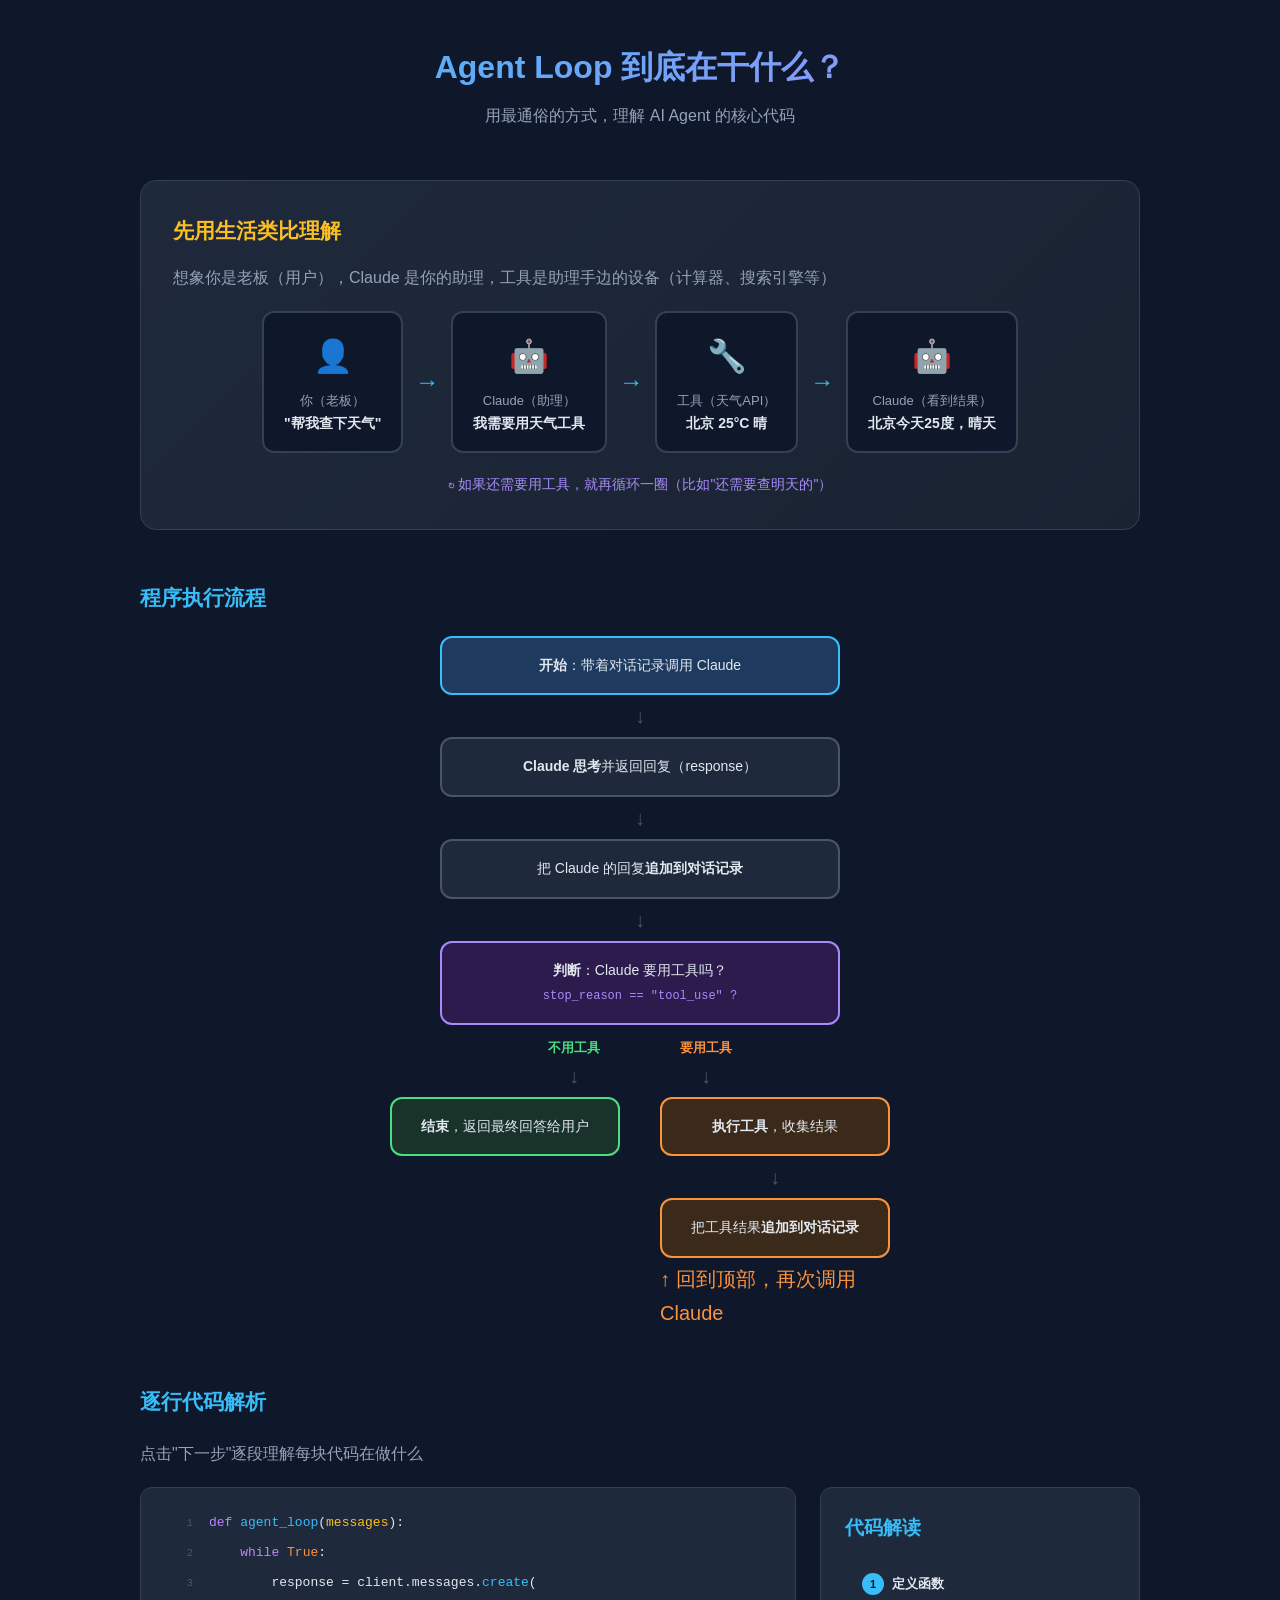
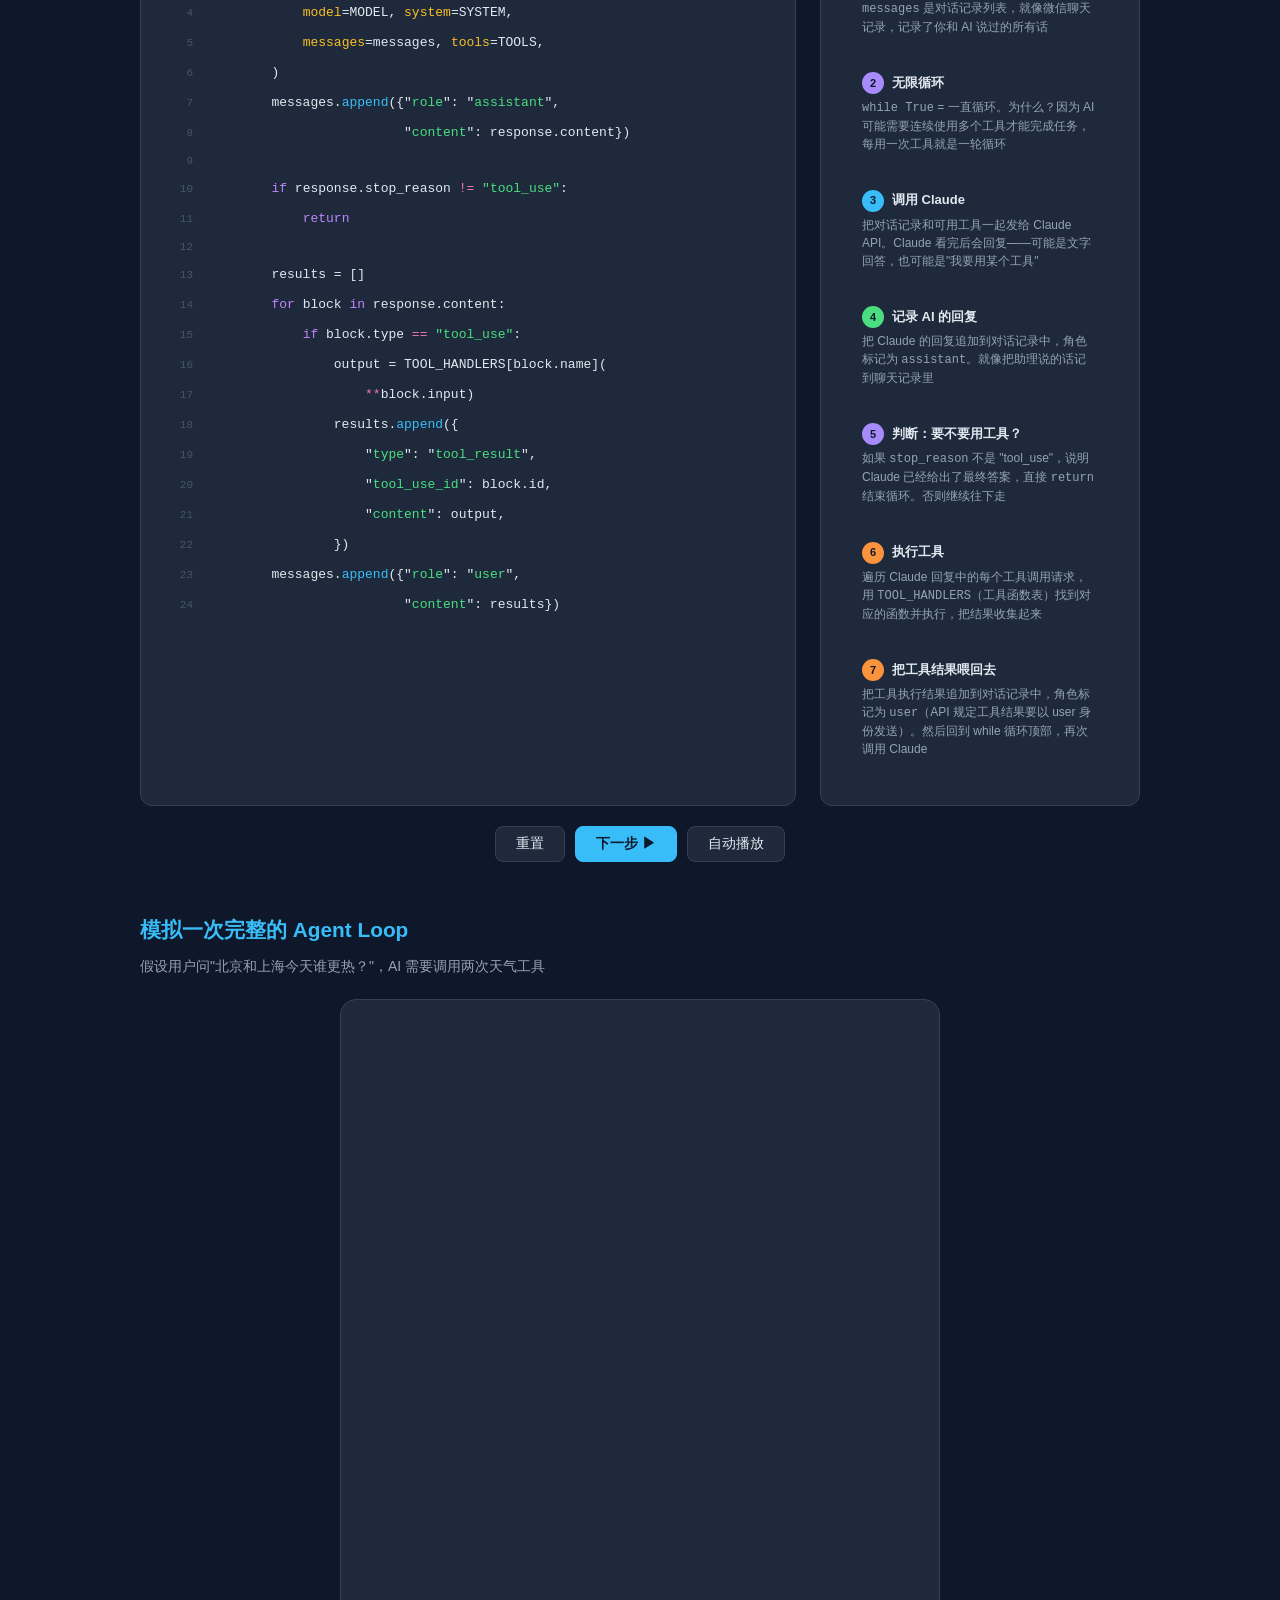
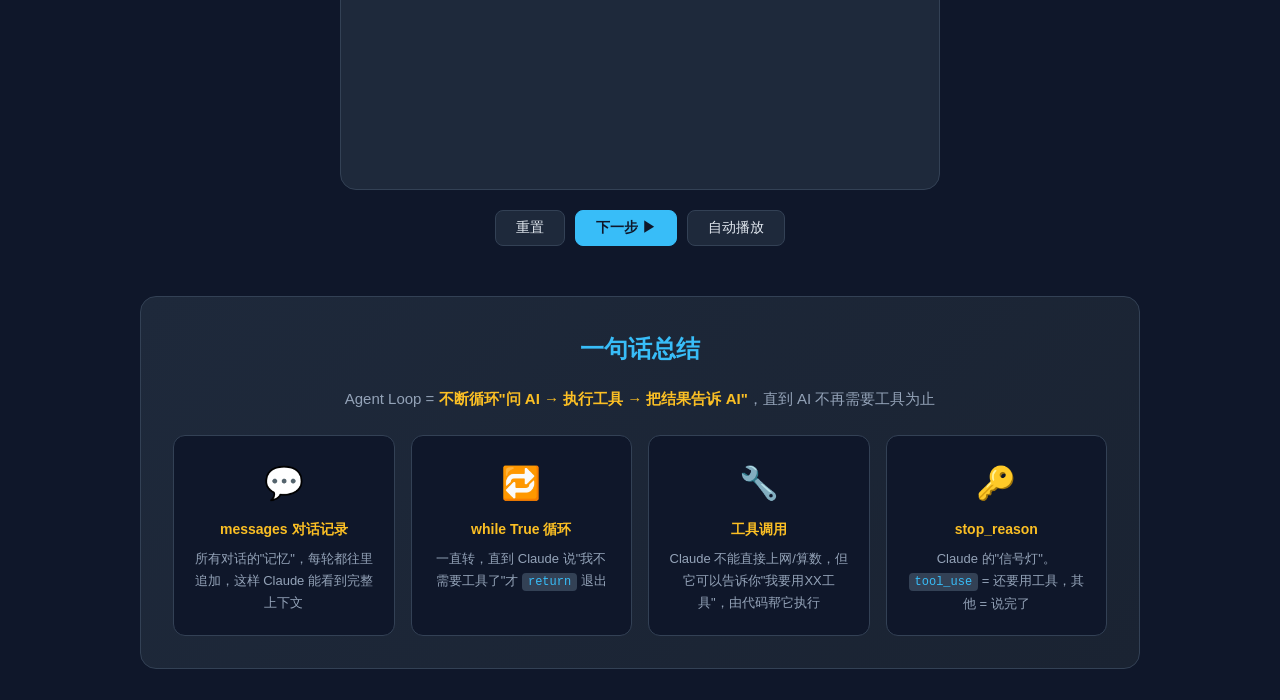
==== python-basics/agent-loop-explained.html @ afe971a0 "Initial commit: Python basics learning site 7 lesson HTML pages with interactive code explanations, " ====
<!DOCTYPE html>
<html lang="zh-CN">
<head>
<meta charset="UTF-8">
<meta name="viewport" content="width=device-width, initial-scale=1.0">
<title>Agent Loop 代码解析</title>
<style>
  * { margin: 0; padding: 0; box-sizing: border-box; }
  body {
    font-family: -apple-system, "PingFang SC", "Microsoft YaHei", sans-serif;
    background: #0f172a;
    color: #e2e8f0;
    padding: 40px 20px;
    line-height: 1.7;
  }
  .container { max-width: 1000px; margin: 0 auto; }

  h1 {
    text-align: center;
    font-size: 2em;
    margin-bottom: 8px;
    background: linear-gradient(135deg, #38bdf8, #a78bfa);
    -webkit-background-clip: text;
    -webkit-text-fill-color: transparent;
  }
  .subtitle { text-align: center; color: #94a3b8; margin-bottom: 50px; }

  /* === Analogy Section === */
  .analogy {
    background: linear-gradient(135deg, #1e293b, #1a2332);
    border: 1px solid #334155;
    border-radius: 16px;
    padding: 32px;
    margin-bottom: 50px;
  }
  .analogy h2 { color: #fbbf24; margin-bottom: 16px; font-size: 1.3em; }
  .analogy-flow {
    display: flex;
    align-items: center;
    justify-content: center;
    gap: 12px;
    flex-wrap: wrap;
    margin: 20px 0;
  }
  .analogy-step {
    background: #0f172a;
    border: 2px solid #334155;
    border-radius: 12px;
    padding: 16px 20px;
    text-align: center;
    min-width: 140px;
  }
  .analogy-step .emoji { font-size: 32px; margin-bottom: 6px; }
  .analogy-step .label { font-size: 13px; color: #94a3b8; }
  .analogy-step .desc { font-size: 14px; color: #e2e8f0; font-weight: 600; }
  .analogy-arrow { color: #38bdf8; font-size: 24px; }
  .analogy-loop-arrow {
    display: block;
    text-align: center;
    color: #a78bfa;
    font-size: 14px;
    margin-top: 12px;
  }

  /* === Flow Diagram === */
  .flow-section { margin-bottom: 50px; }
  .flow-section h2 { color: #38bdf8; margin-bottom: 20px; font-size: 1.3em; }

  .flowchart {
    display: flex;
    flex-direction: column;
    align-items: center;
    gap: 0;
  }
  .flow-node {
    border-radius: 12px;
    padding: 16px 28px;
    text-align: center;
    font-size: 14px;
    position: relative;
    cursor: pointer;
    transition: all 0.3s;
    max-width: 400px;
    width: 100%;
  }
  .flow-node:hover { transform: scale(1.03); }
  .flow-node.active { box-shadow: 0 0 20px rgba(56, 189, 248, 0.3); }

  .flow-start { background: #1e3a5f; border: 2px solid #38bdf8; }
  .flow-process { background: #1e293b; border: 2px solid #475569; }
  .flow-decision { background: #2d1b4e; border: 2px solid #a78bfa; border-radius: 12px; }
  .flow-end { background: #1a332a; border: 2px solid #4ade80; }
  .flow-loop { background: #3b2a1a; border: 2px solid #fb923c; }

  .flow-arrow {
    display: flex;
    flex-direction: column;
    align-items: center;
    color: #475569;
    font-size: 20px;
    padding: 4px 0;
  }
  .flow-arrow .arrow-label {
    font-size: 11px;
    color: #94a3b8;
    margin-bottom: 2px;
  }

  .flow-branch {
    display: flex;
    align-items: flex-start;
    gap: 40px;
    width: 100%;
    max-width: 500px;
    justify-content: center;
  }
  .flow-branch-label {
    font-size: 12px;
    color: #94a3b8;
    text-align: center;
    margin-bottom: 4px;
  }

  /* === Code walkthrough === */
  .walkthrough { margin-bottom: 50px; }
  .walkthrough h2 { color: #38bdf8; margin-bottom: 20px; font-size: 1.3em; }

  .code-container {
    display: flex;
    gap: 24px;
  }
  @media (max-width: 768px) { .code-container { flex-direction: column; } }

  .code-block {
    flex: 1;
    background: #1e293b;
    border-radius: 12px;
    padding: 20px;
    font-family: "Fira Code", "SF Mono", Menlo, monospace;
    font-size: 13px;
    line-height: 2;
    border: 1px solid #334155;
    overflow-x: auto;
  }
  .code-line {
    display: flex;
    align-items: center;
    padding: 2px 8px;
    border-radius: 6px;
    transition: all 0.3s;
    cursor: pointer;
  }
  .code-line:hover { background: #334155; }
  .code-line.active { background: #1e3a5f; box-shadow: inset 3px 0 0 #38bdf8; }
  .code-line.active-green { background: #1a332a; box-shadow: inset 3px 0 0 #4ade80; }
  .code-line.active-purple { background: #2d1b4e; box-shadow: inset 3px 0 0 #a78bfa; }
  .code-line.active-orange { background: #3b2a1a; box-shadow: inset 3px 0 0 #fb923c; }

  .line-num {
    color: #475569;
    width: 24px;
    text-align: right;
    margin-right: 16px;
    font-size: 11px;
    flex-shrink: 0;
  }
  .line-content { flex: 1; white-space: pre; }

  .kw { color: #c084fc; }
  .fn { color: #38bdf8; }
  .str { color: #4ade80; }
  .num { color: #fb923c; }
  .cmt { color: #475569; font-style: italic; }
  .op { color: #f472b6; }
  .var { color: #e2e8f0; }
  .param { color: #fbbf24; }

  /* Explanation panel */
  .explain-panel {
    flex: 0 0 320px;
    background: #1e293b;
    border-radius: 12px;
    padding: 24px;
    border: 1px solid #334155;
  }
  .explain-panel h3 { color: #38bdf8; margin-bottom: 16px; }

  .step-card {
    padding: 12px 16px;
    border-radius: 10px;
    margin-bottom: 10px;
    border: 1px solid transparent;
    transition: all 0.3s;
    cursor: pointer;
    font-size: 13px;
  }
  .step-card:hover { border-color: #334155; }
  .step-card.active { border-color: #38bdf8; background: #1e3a5f; }
  .step-card.active-green { border-color: #4ade80; background: #1a332a; }
  .step-card.active-purple { border-color: #a78bfa; background: #2d1b4e; }
  .step-card.active-orange { border-color: #fb923c; background: #3b2a1a; }

  .step-badge {
    display: inline-flex;
    align-items: center;
    justify-content: center;
    width: 22px; height: 22px;
    border-radius: 50%;
    font-size: 11px;
    font-weight: 700;
    margin-right: 8px;
    font-family: -apple-system, sans-serif;
  }
  .badge-blue { background: #38bdf8; color: #0f172a; }
  .badge-green { background: #4ade80; color: #0f172a; }
  .badge-purple { background: #a78bfa; color: #0f172a; }
  .badge-orange { background: #fb923c; color: #0f172a; }

  .step-title { font-weight: 600; margin-bottom: 4px; }
  .step-desc { color: #94a3b8; font-size: 12px; line-height: 1.5; }

  .controls {
    display: flex;
    gap: 10px;
    justify-content: center;
    margin-top: 20px;
  }
  .btn {
    padding: 8px 20px;
    border-radius: 8px;
    border: 1px solid #334155;
    background: #1e293b;
    color: #e2e8f0;
    cursor: pointer;
    font-size: 14px;
    transition: all 0.2s;
  }
  .btn:hover { background: #334155; }
  .btn.primary { background: #38bdf8; color: #0f172a; border-color: #38bdf8; font-weight: 600; }
  .btn.primary:hover { background: #7dd3fc; }

  /* === Conversation demo === */
  .chat-section { margin-bottom: 50px; }
  .chat-section h2 { color: #38bdf8; margin-bottom: 8px; font-size: 1.3em; }
  .chat-section .desc { color: #94a3b8; margin-bottom: 20px; font-size: 14px; }

  .chat-box {
    background: #1e293b;
    border: 1px solid #334155;
    border-radius: 16px;
    padding: 24px;
    max-width: 600px;
    margin: 0 auto;
  }
  .chat-msg {
    display: flex;
    gap: 12px;
    margin-bottom: 16px;
    opacity: 0;
    transform: translateY(10px);
    transition: all 0.4s;
  }
  .chat-msg.show { opacity: 1; transform: translateY(0); }
  .chat-avatar {
    width: 36px; height: 36px;
    border-radius: 50%;
    display: flex;
    align-items: center;
    justify-content: center;
    font-size: 18px;
    flex-shrink: 0;
  }
  .avatar-user { background: #1e3a5f; }
  .avatar-ai { background: #2d1b4e; }
  .avatar-tool { background: #3b2a1a; }
  .chat-bubble {
    border-radius: 12px;
    padding: 12px 16px;
    font-size: 14px;
    max-width: 100%;
  }
  .bubble-user { background: #1e3a5f; border: 1px solid #38bdf8; }
  .bubble-ai { background: #2d1b4e; border: 1px solid #a78bfa; }
  .bubble-tool { background: #3b2a1a; border: 1px solid #fb923c; }
  .bubble-ai-final { background: #1a332a; border: 1px solid #4ade80; }
  .chat-label { font-size: 11px; color: #64748b; margin-bottom: 4px; }
  .chat-round {
    text-align: center; color: #475569; font-size: 12px;
    margin: 20px 0 12px; padding-top: 16px; border-top: 1px solid #1e293b;
  }

  /* summary */
  .summary {
    background: linear-gradient(135deg, #1e293b, #1a2332);
    border: 1px solid #334155;
    border-radius: 16px;
    padding: 32px;
    margin-top: 50px;
  }
  .summary h2 { color: #38bdf8; margin-bottom: 16px; text-align: center; }
  .summary-grid {
    display: grid;
    grid-template-columns: repeat(auto-fit, minmax(200px, 1fr));
    gap: 16px;
  }
  .summary-card {
    background: #0f172a;
    border: 1px solid #334155;
    border-radius: 12px;
    padding: 20px;
    text-align: center;
  }
  .summary-card .icon { font-size: 32px; margin-bottom: 8px; }
  .summary-card h4 { color: #fbbf24; margin-bottom: 6px; font-size: 14px; }
  .summary-card p { color: #94a3b8; font-size: 13px; }
  .summary-card code {
    background: #334155;
    padding: 2px 6px;
    border-radius: 4px;
    font-size: 12px;
    color: #38bdf8;
  }
</style>
</head>
<body>
<div class="container">

<h1>Agent Loop 到底在干什么？</h1>
<p class="subtitle">用最通俗的方式，理解 AI Agent 的核心代码</p>

<!-- ======= 类比 ======= -->
<div class="analogy">
  <h2>先用生活类比理解</h2>
  <p style="color:#94a3b8; margin-bottom:16px;">想象你是老板（用户），Claude 是你的助理，工具是助理手边的设备（计算器、搜索引擎等）</p>

  <div class="analogy-flow">
    <div class="analogy-step">
      <div class="emoji">👤</div>
      <div class="label">你（老板）</div>
      <div class="desc">"帮我查下天气"</div>
    </div>
    <div class="analogy-arrow">→</div>
    <div class="analogy-step">
      <div class="emoji">🤖</div>
      <div class="label">Claude（助理）</div>
      <div class="desc">我需要用天气工具</div>
    </div>
    <div class="analogy-arrow">→</div>
    <div class="analogy-step">
      <div class="emoji">🔧</div>
      <div class="label">工具（天气API）</div>
      <div class="desc">北京 25°C 晴</div>
    </div>
    <div class="analogy-arrow">→</div>
    <div class="analogy-step">
      <div class="emoji">🤖</div>
      <div class="label">Claude（看到结果）</div>
      <div class="desc">北京今天25度，晴天</div>
    </div>
  </div>
  <div class="analogy-loop-arrow">↻ 如果还需要用工具，就再循环一圈（比如"还需要查明天的"）</div>
</div>

<!-- ======= 流程图 ======= -->
<div class="flow-section">
  <h2>程序执行流程</h2>

  <div class="flowchart">
    <div class="flow-node flow-start">
      <strong>开始</strong>：带着对话记录调用 Claude
    </div>
    <div class="flow-arrow">↓</div>
    <div class="flow-node flow-process">
      <strong>Claude 思考</strong>并返回回复（response）
    </div>
    <div class="flow-arrow">↓</div>
    <div class="flow-node flow-process">
      把 Claude 的回复<strong>追加到对话记录</strong>
    </div>
    <div class="flow-arrow">↓</div>
    <div class="flow-node flow-decision">
      <strong>判断</strong>：Claude 要用工具吗？<br>
      <code style="font-size:12px; color:#a78bfa;">stop_reason == "tool_use" ?</code>
    </div>
    <div class="flow-arrow">
      <div style="display:flex; gap: 80px; margin-top: 8px;">
        <div style="text-align:center;">
          <div style="color:#4ade80; font-size:13px; font-weight:600;">不用工具</div>
          <div style="font-size:20px;">↓</div>
        </div>
        <div style="text-align:center;">
          <div style="color:#fb923c; font-size:13px; font-weight:600;">要用工具</div>
          <div style="font-size:20px;">↓</div>
        </div>
      </div>
    </div>
    <div class="flow-branch">
      <div style="flex:1; display:flex; flex-direction:column; align-items:center;">
        <div class="flow-node flow-end" style="width:100%;">
          <strong>结束</strong>，返回最终回答给用户
        </div>
      </div>
      <div style="flex:1; display:flex; flex-direction:column; align-items:center; gap:0;">
        <div class="flow-node flow-loop" style="width:100%;">
          <strong>执行工具</strong>，收集结果
        </div>
        <div class="flow-arrow">↓</div>
        <div class="flow-node flow-loop" style="width:100%;">
          把工具结果<strong>追加到对话记录</strong>
        </div>
        <div class="flow-arrow" style="color:#fb923c;">
          ↑ 回到顶部，再次调用 Claude
        </div>
      </div>
    </div>
  </div>
</div>

<!-- ======= 逐行代码解析 ======= -->
<div class="walkthrough">
  <h2>逐行代码解析</h2>
  <p style="color:#94a3b8; margin-bottom:20px;">点击"下一步"逐段理解每块代码在做什么</p>

  <div class="code-container">
    <div class="code-block" id="code-block">
      <!-- Line 1 -->
      <div class="code-line" data-group="1">
        <span class="line-num">1</span>
        <span class="line-content"><span class="kw">def</span> <span class="fn">agent_loop</span>(<span class="param">messages</span>):</span>
      </div>
      <!-- Line 2 -->
      <div class="code-line" data-group="2">
        <span class="line-num">2</span>
        <span class="line-content">    <span class="kw">while</span> <span class="num">True</span>:</span>
      </div>
      <!-- Line 3-5 -->
      <div class="code-line" data-group="3">
        <span class="line-num">3</span>
        <span class="line-content">        response = client.messages.<span class="fn">create</span>(</span>
      </div>
      <div class="code-line" data-group="3">
        <span class="line-num">4</span>
        <span class="line-content">            <span class="param">model</span>=MODEL, <span class="param">system</span>=SYSTEM,</span>
      </div>
      <div class="code-line" data-group="3">
        <span class="line-num">5</span>
        <span class="line-content">            <span class="param">messages</span>=messages, <span class="param">tools</span>=TOOLS,</span>
      </div>
      <div class="code-line" data-group="3">
        <span class="line-num">6</span>
        <span class="line-content">        )</span>
      </div>
      <!-- Line 7-8 -->
      <div class="code-line" data-group="4">
        <span class="line-num">7</span>
        <span class="line-content">        messages.<span class="fn">append</span>({"<span class="str">role</span>": "<span class="str">assistant</span>",</span>
      </div>
      <div class="code-line" data-group="4">
        <span class="line-num">8</span>
        <span class="line-content">                         "<span class="str">content</span>": response.content})</span>
      </div>
      <!-- Line 9 -->
      <div class="code-line" data-group="0">
        <span class="line-num">9</span>
        <span class="line-content"></span>
      </div>
      <!-- Line 10-11 -->
      <div class="code-line" data-group="5">
        <span class="line-num">10</span>
        <span class="line-content">        <span class="kw">if</span> response.stop_reason <span class="op">!=</span> <span class="str">"tool_use"</span>:</span>
      </div>
      <div class="code-line" data-group="5">
        <span class="line-num">11</span>
        <span class="line-content">            <span class="kw">return</span></span>
      </div>
      <!-- Line 12 -->
      <div class="code-line" data-group="0">
        <span class="line-num">12</span>
        <span class="line-content"></span>
      </div>
      <!-- Line 13 -->
      <div class="code-line" data-group="6">
        <span class="line-num">13</span>
        <span class="line-content">        results = []</span>
      </div>
      <!-- Line 14-20 -->
      <div class="code-line" data-group="6">
        <span class="line-num">14</span>
        <span class="line-content">        <span class="kw">for</span> block <span class="kw">in</span> response.content:</span>
      </div>
      <div class="code-line" data-group="6">
        <span class="line-num">15</span>
        <span class="line-content">            <span class="kw">if</span> block.type <span class="op">==</span> <span class="str">"tool_use"</span>:</span>
      </div>
      <div class="code-line" data-group="6">
        <span class="line-num">16</span>
        <span class="line-content">                output = TOOL_HANDLERS[block.name](</span>
      </div>
      <div class="code-line" data-group="6">
        <span class="line-num">17</span>
        <span class="line-content">                    <span class="op">**</span>block.input)</span>
      </div>
      <div class="code-line" data-group="6">
        <span class="line-num">18</span>
        <span class="line-content">                results.<span class="fn">append</span>({</span>
      </div>
      <div class="code-line" data-group="6">
        <span class="line-num">19</span>
        <span class="line-content">                    "<span class="str">type</span>": "<span class="str">tool_result</span>",</span>
      </div>
      <div class="code-line" data-group="6">
        <span class="line-num">20</span>
        <span class="line-content">                    "<span class="str">tool_use_id</span>": block.id,</span>
      </div>
      <div class="code-line" data-group="6">
        <span class="line-num">21</span>
        <span class="line-content">                    "<span class="str">content</span>": output,</span>
      </div>
      <div class="code-line" data-group="6">
        <span class="line-num">22</span>
        <span class="line-content">                })</span>
      </div>
      <!-- Line 23 -->
      <div class="code-line" data-group="7">
        <span class="line-num">23</span>
        <span class="line-content">        messages.<span class="fn">append</span>({"<span class="str">role</span>": "<span class="str">user</span>",</span>
      </div>
      <div class="code-line" data-group="7">
        <span class="line-num">24</span>
        <span class="line-content">                         "<span class="str">content</span>": results})</span>
      </div>
    </div>

    <div class="explain-panel" id="explain-panel">
      <h3>代码解读</h3>

      <div class="step-card" data-group="1">
        <div class="step-title"><span class="step-badge badge-blue">1</span>定义函数</div>
        <div class="step-desc"><code>messages</code> 是对话记录列表，就像微信聊天记录，记录了你和 AI 说过的所有话</div>
      </div>

      <div class="step-card" data-group="2">
        <div class="step-title"><span class="step-badge badge-purple">2</span>无限循环</div>
        <div class="step-desc"><code>while True</code> = 一直循环。为什么？因为 AI 可能需要连续使用多个工具才能完成任务，每用一次工具就是一轮循环</div>
      </div>

      <div class="step-card" data-group="3">
        <div class="step-title"><span class="step-badge badge-blue">3</span>调用 Claude</div>
        <div class="step-desc">把对话记录和可用工具一起发给 Claude API。Claude 看完后会回复——可能是文字回答，也可能是"我要用某个工具"</div>
      </div>

      <div class="step-card" data-group="4">
        <div class="step-title"><span class="step-badge badge-green">4</span>记录 AI 的回复</div>
        <div class="step-desc">把 Claude 的回复追加到对话记录中，角色标记为 <code>assistant</code>。就像把助理说的话记到聊天记录里</div>
      </div>

      <div class="step-card" data-group="5">
        <div class="step-title"><span class="step-badge badge-purple">5</span>判断：要不要用工具？</div>
        <div class="step-desc">如果 <code>stop_reason</code> 不是 "tool_use"，说明 Claude 已经给出了最终答案，直接 <code>return</code> 结束循环。否则继续往下走</div>
      </div>

      <div class="step-card" data-group="6">
        <div class="step-title"><span class="step-badge badge-orange">6</span>执行工具</div>
        <div class="step-desc">遍历 Claude 回复中的每个工具调用请求，用 <code>TOOL_HANDLERS</code>（工具函数表）找到对应的函数并执行，把结果收集起来</div>
      </div>

      <div class="step-card" data-group="7">
        <div class="step-title"><span class="step-badge badge-orange">7</span>把工具结果喂回去</div>
        <div class="step-desc">把工具执行结果追加到对话记录中，角色标记为 <code>user</code>（API 规定工具结果要以 user 身份发送）。然后回到 while 循环顶部，再次调用 Claude</div>
      </div>
    </div>
  </div>

  <div class="controls">
    <button class="btn" onclick="resetWalkthrough()">重置</button>
    <button class="btn primary" onclick="nextWalkthrough()">下一步 ▶</button>
    <button class="btn" onclick="playWalkthrough()">自动播放</button>
  </div>
</div>

<!-- ======= 对话模拟 ======= -->
<div class="chat-section">
  <h2>模拟一次完整的 Agent Loop</h2>
  <p class="desc">假设用户问"北京和上海今天谁更热？"，AI 需要调用两次天气工具</p>

  <div class="chat-box" id="chat-box">
    <div class="chat-msg" data-chat="1">
      <div class="chat-avatar avatar-user">👤</div>
      <div>
        <div class="chat-label">用户 (messages 初始内容)</div>
        <div class="chat-bubble bubble-user">北京和上海今天谁更热？</div>
      </div>
    </div>

    <div class="chat-round" data-chat="2">—— 第1轮循环 ——</div>

    <div class="chat-msg" data-chat="3">
      <div class="chat-avatar avatar-ai">🤖</div>
      <div>
        <div class="chat-label">Claude 回复 (stop_reason = "tool_use")</div>
        <div class="chat-bubble bubble-ai">
          我需要查两个城市的天气。先查北京：<br>
          <code style="color:#fb923c;">→ 调用工具: get_weather("北京")</code>
        </div>
      </div>
    </div>

    <div class="chat-msg" data-chat="4">
      <div class="chat-avatar avatar-tool">🔧</div>
      <div>
        <div class="chat-label">工具执行结果 (追加到 messages)</div>
        <div class="chat-bubble bubble-tool">北京：32°C，晴</div>
      </div>
    </div>

    <div class="chat-round" data-chat="5">—— 第2轮循环 ——</div>

    <div class="chat-msg" data-chat="6">
      <div class="chat-avatar avatar-ai">🤖</div>
      <div>
        <div class="chat-label">Claude 回复 (stop_reason = "tool_use")</div>
        <div class="chat-bubble bubble-ai">
          北京的结果拿到了，再查上海：<br>
          <code style="color:#fb923c;">→ 调用工具: get_weather("上海")</code>
        </div>
      </div>
    </div>

    <div class="chat-msg" data-chat="7">
      <div class="chat-avatar avatar-tool">🔧</div>
      <div>
        <div class="chat-label">工具执行结果 (追加到 messages)</div>
        <div class="chat-bubble bubble-tool">上海：28°C，多云</div>
      </div>
    </div>

    <div class="chat-round" data-chat="8">—— 第3轮循环 ——</div>

    <div class="chat-msg" data-chat="9">
      <div class="chat-avatar avatar-ai">🤖</div>
      <div>
        <div class="chat-label">Claude 回复 (stop_reason = "end_turn") ✅ 循环结束！</div>
        <div class="chat-bubble bubble-ai-final">
          北京今天 32°C，上海 28°C。<strong>北京更热</strong>，比上海高 4 度。
        </div>
      </div>
    </div>
  </div>

  <div class="controls">
    <button class="btn" onclick="resetChat()">重置</button>
    <button class="btn primary" onclick="nextChat()">下一步 ▶</button>
    <button class="btn" onclick="playChat()">自动播放</button>
  </div>
</div>

<!-- ======= 总结 ======= -->
<div class="summary">
  <h2>一句话总结</h2>
  <p style="text-align:center; color:#94a3b8; margin-bottom:24px; font-size:15px;">
    Agent Loop = <strong style="color:#fbbf24;">不断循环"问 AI → 执行工具 → 把结果告诉 AI"</strong>，直到 AI 不再需要工具为止
  </p>
  <div class="summary-grid">
    <div class="summary-card">
      <div class="icon">💬</div>
      <h4>messages 对话记录</h4>
      <p>所有对话的"记忆"，每轮都往里追加，这样 Claude 能看到完整上下文</p>
    </div>
    <div class="summary-card">
      <div class="icon">🔁</div>
      <h4>while True 循环</h4>
      <p>一直转，直到 Claude 说"我不需要工具了"才 <code>return</code> 退出</p>
    </div>
    <div class="summary-card">
      <div class="icon">🔧</div>
      <h4>工具调用</h4>
      <p>Claude 不能直接上网/算数，但它可以告诉你"我要用XX工具"，由代码帮它执行</p>
    </div>
    <div class="summary-card">
      <div class="icon">🔑</div>
      <h4>stop_reason</h4>
      <p>Claude 的"信号灯"。<code>tool_use</code> = 还要用工具，其他 = 说完了</p>
    </div>
  </div>
</div>

</div>

<script>
// === Code walkthrough ===
const groups = [1, 2, 3, 4, 5, 6, 7];
const groupColors = { 1:'active', 2:'active-purple', 3:'active', 4:'active-green', 5:'active-purple', 6:'active-orange', 7:'active-orange' };
let walkStep = 0;

function nextWalkthrough() {
  if (walkStep >= groups.length) return;
  const g = groups[walkStep];
  const color = groupColors[g];

  // Clear previous
  document.querySelectorAll('#code-block .code-line').forEach(l => {
    l.classList.remove('active','active-green','active-purple','active-orange');
  });
  document.querySelectorAll('#explain-panel .step-card').forEach(c => {
    c.classList.remove('active','active-green','active-purple','active-orange');
  });

  // Highlight code lines
  document.querySelectorAll(`#code-block .code-line[data-group="${g}"]`).forEach(l => {
    l.classList.add(color);
  });
  // Highlight explain card
  const card = document.querySelector(`#explain-panel .step-card[data-group="${g}"]`);
  if (card) {
    card.classList.add(color);
    card.scrollIntoView({ behavior: 'smooth', block: 'nearest' });
  }

  walkStep++;
}

function resetWalkthrough() {
  walkStep = 0;
  document.querySelectorAll('#code-block .code-line').forEach(l => {
    l.classList.remove('active','active-green','active-purple','active-orange');
  });
  document.querySelectorAll('#explain-panel .step-card').forEach(c => {
    c.classList.remove('active','active-green','active-purple','active-orange');
  });
}

function playWalkthrough() {
  resetWalkthrough();
  for (let i = 0; i < groups.length; i++) {
    setTimeout(() => nextWalkthrough(), i * 1000);
  }
}

// Clickable step cards
document.querySelectorAll('#explain-panel .step-card').forEach(card => {
  card.addEventListener('click', () => {
    const g = parseInt(card.dataset.group);
    const idx = groups.indexOf(g);
    if (idx >= 0) { walkStep = idx; nextWalkthrough(); }
  });
});

// === Chat simulation ===
const chatSteps = [1, 2, 3, 4, 5, 6, 7, 8, 9];
let chatStep = 0;

function nextChat() {
  if (chatStep >= chatSteps.length) return;
  const step = chatSteps[chatStep];
  const el = document.querySelector(`#chat-box [data-chat="${step}"]`);
  if (el) {
    el.classList.add('show');
    el.style.opacity = '1';
    el.style.transform = 'translateY(0)';
    el.scrollIntoView({ behavior: 'smooth', block: 'nearest' });
  }
  chatStep++;
}

function resetChat() {
  chatStep = 0;
  document.querySelectorAll('#chat-box [data-chat]').forEach(el => {
    el.classList.remove('show');
    el.style.opacity = '0';
    el.style.transform = 'translateY(10px)';
  });
}

function playChat() {
  resetChat();
  for (let i = 0; i < chatSteps.length; i++) {
    setTimeout(() => nextChat(), i * 800);
  }
}

// Init: hide chat messages
resetChat();
</script>
</body>
</html>
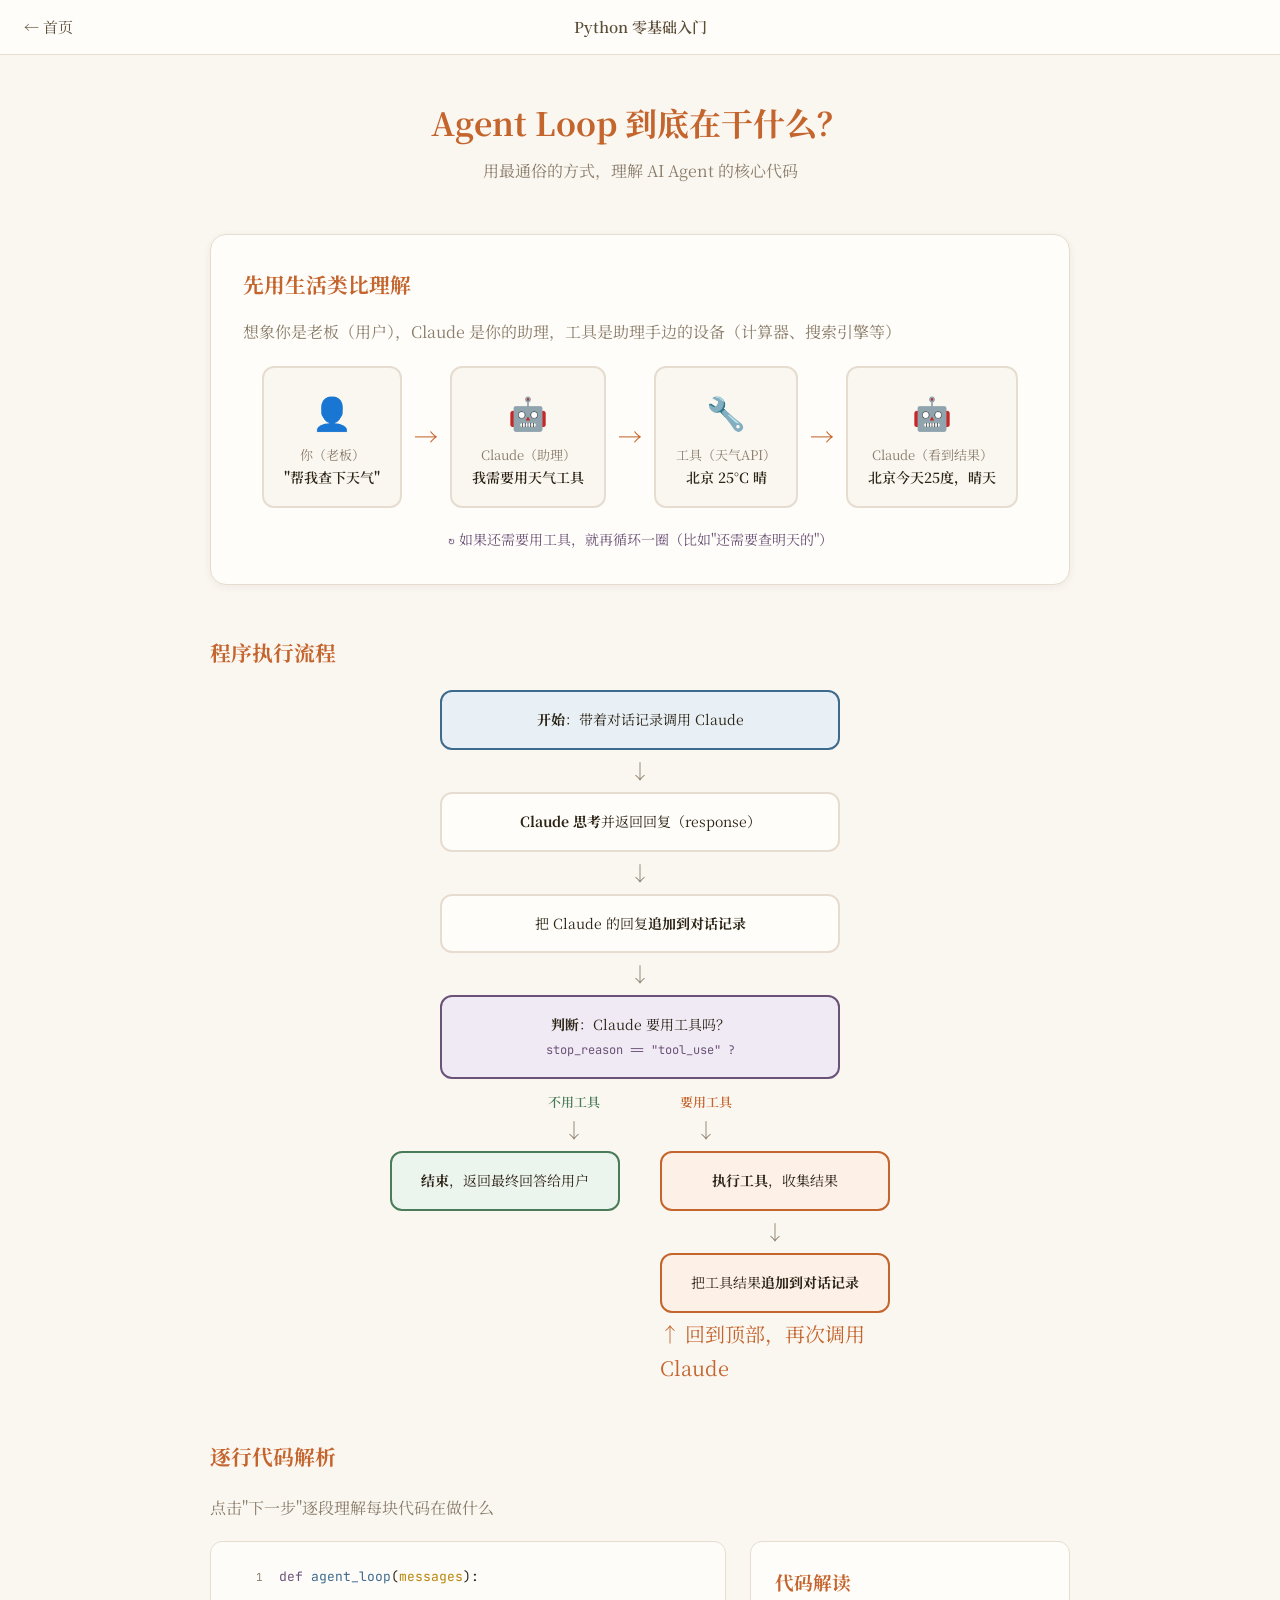
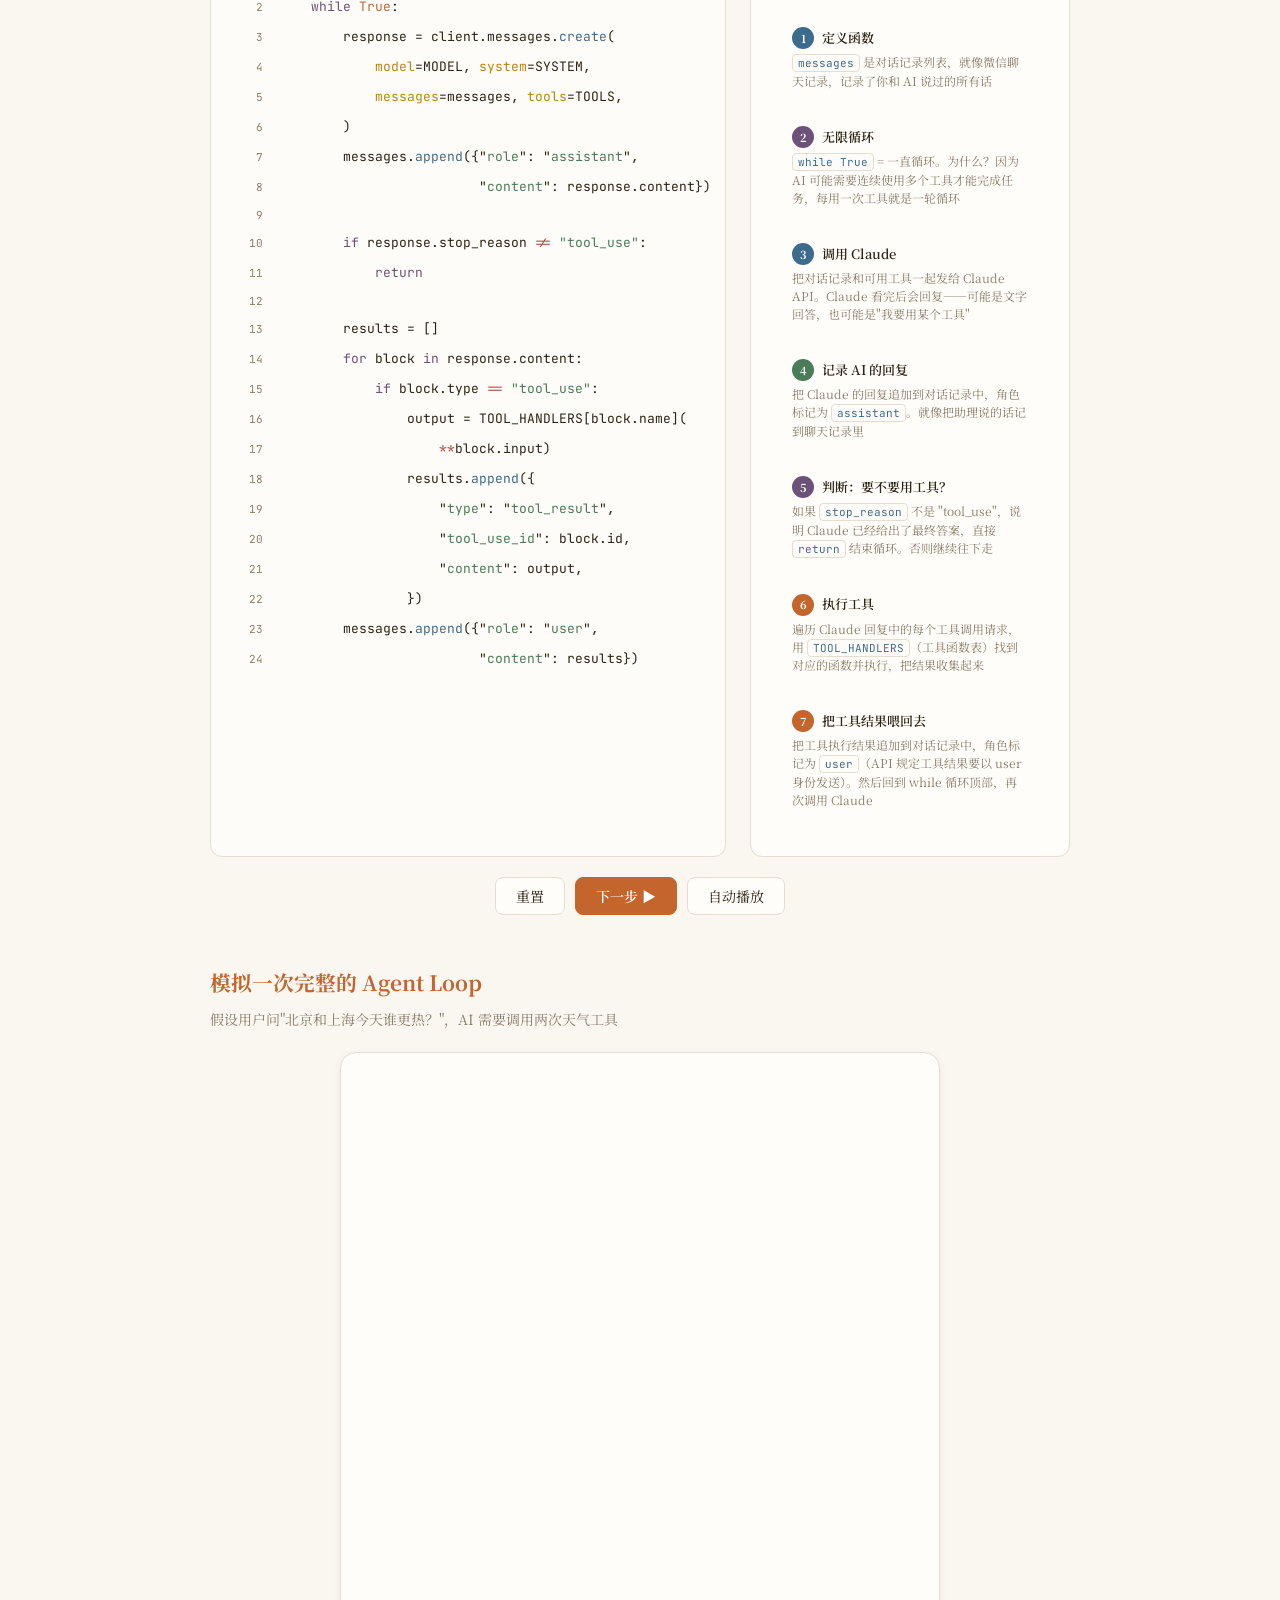
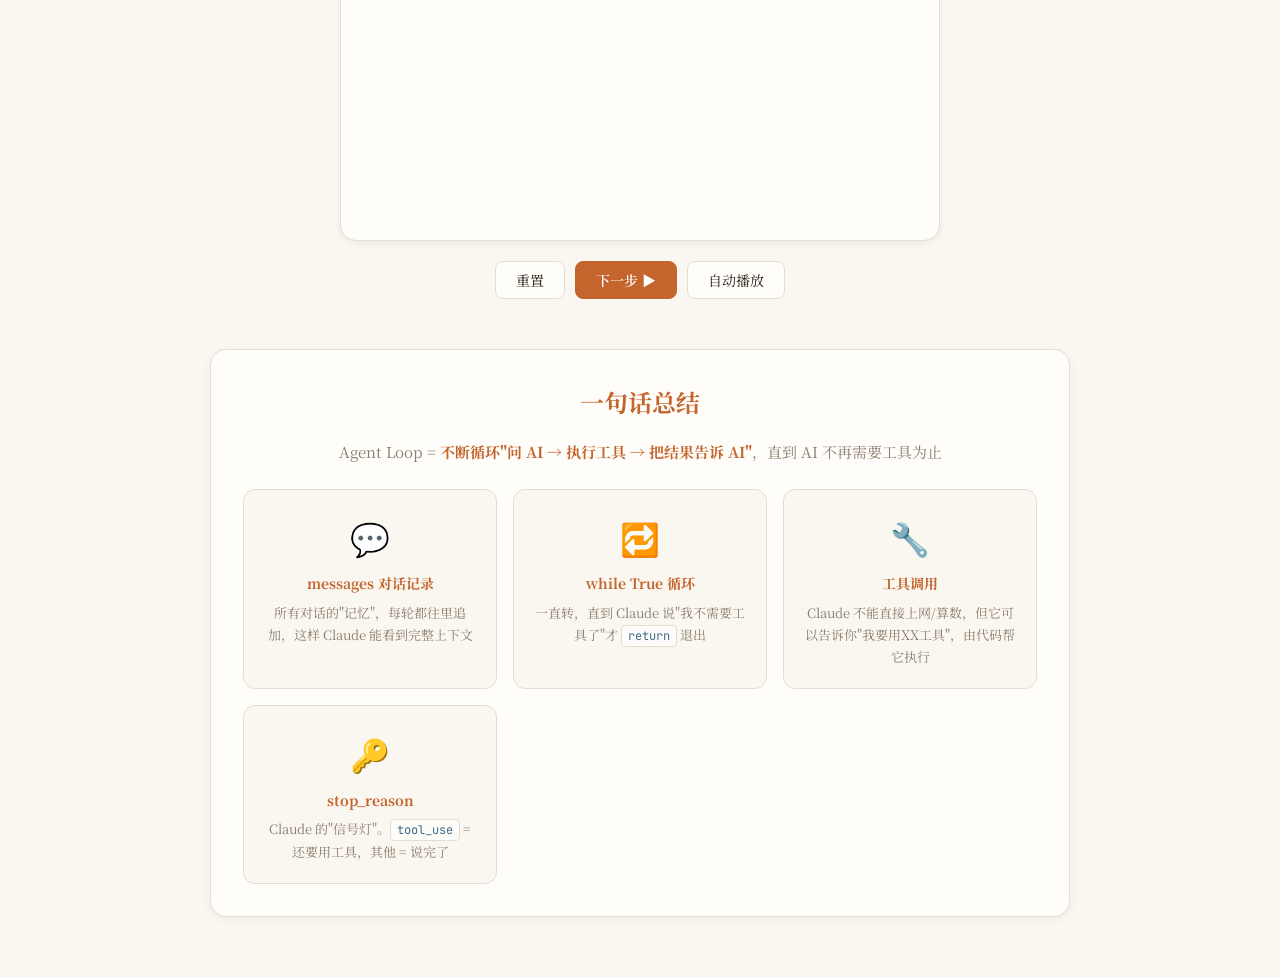
==== commit a341602d: "Restyle visualization pages to warm paper theme & fix copy - Fix lesson-01 desc: "f-string 拼接文字" → "" ====
--- a/python-basics/agent-loop-explained.html
+++ b/python-basics/agent-loop-explained.html
@@ -4,36 +4,103 @@
 <meta charset="UTF-8">
 <meta name="viewport" content="width=device-width, initial-scale=1.0">
 <title>Agent Loop 代码解析</title>
+<link rel="icon" href="data:image/svg+xml,<svg xmlns=%22http://www.w3.org/2000/svg%22 viewBox=%220 0 100 100%22><text y=%22.9em%22 font-size=%2290%22>🤖</text></svg>">
 <style>
+  @import url('https://fonts.googleapis.com/css2?family=Noto+Serif+SC:wght@400;600;700&family=JetBrains+Mono:wght@400;500&display=swap');
+
+  :root {
+    --paper: #faf6f0;
+    --paper-dark: #f0e9de;
+    --paper-darker: #e6ddd0;
+    --card: #fffdf9;
+    --ink: #2c2416;
+    --ink-light: #5c4f3a;
+    --ink-lighter: #8a7d6b;
+    --accent: #c4652e;
+    --accent-light: #e8a87c;
+    --accent-bg: #fdf0e6;
+    --green: #4a7c59;
+    --green-bg: #ecf4ee;
+    --blue: #3d6b8e;
+    --blue-bg: #e8f0f6;
+    --purple: #6b5278;
+    --purple-bg: #f0eaf4;
+    --red: #a8453e;
+    --red-bg: #fceae8;
+    --code-bg: #fefcf8;
+    --code-border: #e6ddd0;
+  }
+
   * { margin: 0; padding: 0; box-sizing: border-box; }
+
   body {
-    font-family: -apple-system, "PingFang SC", "Microsoft YaHei", sans-serif;
-    background: #0f172a;
-    color: #e2e8f0;
-    padding: 40px 20px;
+    font-family: "Noto Serif SC", -apple-system, "PingFang SC", serif;
+    background: var(--paper);
+    color: var(--ink);
+    padding: 0;
     line-height: 1.7;
   }
-  .container { max-width: 1000px; margin: 0 auto; }
+
+  /* === Top Nav === */
+  .top-nav {
+    background: var(--card);
+    border-bottom: 1px solid var(--paper-darker);
+    padding: 14px 24px;
+    display: flex;
+    align-items: center;
+    justify-content: center;
+    position: sticky;
+    top: 0;
+    z-index: 100;
+  }
+  .top-nav a {
+    text-decoration: none;
+    color: var(--ink-light);
+    transition: color 0.2s;
+  }
+  .top-nav a:hover { color: var(--accent); }
+  .nav-back {
+    position: absolute;
+    left: 24px;
+    font-size: 15px;
+  }
+  .nav-title {
+    font-size: 15px;
+    font-weight: 600;
+    color: var(--ink-light);
+  }
+
+  /* === Container === */
+  .container {
+    max-width: 900px;
+    margin: 0 auto;
+    padding: 40px 20px 60px;
+  }
 
   h1 {
     text-align: center;
     font-size: 2em;
     margin-bottom: 8px;
-    background: linear-gradient(135deg, #38bdf8, #a78bfa);
-    -webkit-background-clip: text;
-    -webkit-text-fill-color: transparent;
-  }
-  .subtitle { text-align: center; color: #94a3b8; margin-bottom: 50px; }
+    color: var(--accent);
+    font-weight: 700;
+  }
+  .subtitle {
+    text-align: center;
+    color: var(--ink-lighter);
+    margin-bottom: 50px;
+  }
 
   /* === Analogy Section === */
   .analogy {
-    background: linear-gradient(135deg, #1e293b, #1a2332);
-    border: 1px solid #334155;
+    background: var(--card);
+    border: 1px solid var(--paper-darker);
     border-radius: 16px;
     padding: 32px;
     margin-bottom: 50px;
-  }
-  .analogy h2 { color: #fbbf24; margin-bottom: 16px; font-size: 1.3em; }
+    box-shadow: 0 2px 8px rgba(44, 36, 22, 0.06);
+  }
+  .analogy h2 { color: var(--accent); margin-bottom: 16px; font-size: 1.3em; }
+  .analogy .analogy-desc { color: var(--ink-lighter); margin-bottom: 16px; }
   .analogy-flow {
     display: flex;
     align-items: center;
@@ -43,28 +110,28 @@
     margin: 20px 0;
   }
   .analogy-step {
-    background: #0f172a;
-    border: 2px solid #334155;
+    background: var(--paper);
+    border: 2px solid var(--paper-darker);
     border-radius: 12px;
     padding: 16px 20px;
     text-align: center;
     min-width: 140px;
   }
   .analogy-step .emoji { font-size: 32px; margin-bottom: 6px; }
-  .analogy-step .label { font-size: 13px; color: #94a3b8; }
-  .analogy-step .desc { font-size: 14px; color: #e2e8f0; font-weight: 600; }
-  .analogy-arrow { color: #38bdf8; font-size: 24px; }
+  .analogy-step .label { font-size: 13px; color: var(--ink-lighter); }
+  .analogy-step .desc { font-size: 14px; color: var(--ink); font-weight: 600; }
+  .analogy-arrow { color: var(--accent); font-size: 24px; }
   .analogy-loop-arrow {
     display: block;
     text-align: center;
-    color: #a78bfa;
+    color: var(--purple);
     font-size: 14px;
     margin-top: 12px;
   }
 
   /* === Flow Diagram === */
   .flow-section { margin-bottom: 50px; }
-  .flow-section h2 { color: #38bdf8; margin-bottom: 20px; font-size: 1.3em; }
+  .flow-section h2 { color: var(--accent); margin-bottom: 20px; font-size: 1.3em; }
 
   .flowchart {
     display: flex;
@@ -84,25 +151,25 @@
     width: 100%;
   }
   .flow-node:hover { transform: scale(1.03); }
-  .flow-node.active { box-shadow: 0 0 20px rgba(56, 189, 248, 0.3); }
-
-  .flow-start { background: #1e3a5f; border: 2px solid #38bdf8; }
-  .flow-process { background: #1e293b; border: 2px solid #475569; }
-  .flow-decision { background: #2d1b4e; border: 2px solid #a78bfa; border-radius: 12px; }
-  .flow-end { background: #1a332a; border: 2px solid #4ade80; }
-  .flow-loop { background: #3b2a1a; border: 2px solid #fb923c; }
+  .flow-node.active { box-shadow: 0 0 12px rgba(61, 107, 142, 0.2); }
+
+  .flow-start { background: var(--blue-bg); border: 2px solid var(--blue); }
+  .flow-process { background: var(--card); border: 2px solid var(--paper-darker); }
+  .flow-decision { background: var(--purple-bg); border: 2px solid var(--purple); border-radius: 12px; }
+  .flow-end { background: var(--green-bg); border: 2px solid var(--green); }
+  .flow-loop { background: var(--accent-bg); border: 2px solid var(--accent); }
 
   .flow-arrow {
     display: flex;
     flex-direction: column;
     align-items: center;
-    color: #475569;
+    color: var(--ink-lighter);
     font-size: 20px;
     padding: 4px 0;
   }
   .flow-arrow .arrow-label {
     font-size: 11px;
-    color: #94a3b8;
+    color: var(--ink-lighter);
     margin-bottom: 2px;
   }
 
@@ -116,14 +183,28 @@
   }
   .flow-branch-label {
     font-size: 12px;
-    color: #94a3b8;
+    color: var(--ink-lighter);
     text-align: center;
     margin-bottom: 4px;
   }
 
+  .flow-node code {
+    font-family: "JetBrains Mono", monospace;
+    font-size: 12px;
+    color: var(--purple);
+    background: var(--purple-bg);
+    padding: 2px 6px;
+    border-radius: 4px;
+  }
+
+  .flow-branch-yes { color: var(--green); font-size: 13px; font-weight: 600; }
+  .flow-branch-no { color: var(--accent); font-size: 13px; font-weight: 600; }
+  .flow-loop-back { color: var(--accent); }
+
   /* === Code walkthrough === */
   .walkthrough { margin-bottom: 50px; }
-  .walkthrough h2 { color: #38bdf8; margin-bottom: 20px; font-size: 1.3em; }
+  .walkthrough h2 { color: var(--accent); margin-bottom: 20px; font-size: 1.3em; }
+  .walkthrough .walk-desc { color: var(--ink-lighter); margin-bottom: 20px; }
 
   .code-container {
     display: flex;
@@ -133,13 +214,13 @@
 
   .code-block {
     flex: 1;
-    background: #1e293b;
+    background: var(--code-bg);
     border-radius: 12px;
     padding: 20px;
-    font-family: "Fira Code", "SF Mono", Menlo, monospace;
+    font-family: "JetBrains Mono", "Fira Code", monospace;
     font-size: 13px;
     line-height: 2;
-    border: 1px solid #334155;
+    border: 1px solid var(--code-border);
     overflow-x: auto;
   }
   .code-line {
@@ -150,14 +231,14 @@
     transition: all 0.3s;
     cursor: pointer;
   }
-  .code-line:hover { background: #334155; }
-  .code-line.active { background: #1e3a5f; box-shadow: inset 3px 0 0 #38bdf8; }
-  .code-line.active-green { background: #1a332a; box-shadow: inset 3px 0 0 #4ade80; }
-  .code-line.active-purple { background: #2d1b4e; box-shadow: inset 3px 0 0 #a78bfa; }
-  .code-line.active-orange { background: #3b2a1a; box-shadow: inset 3px 0 0 #fb923c; }
+  .code-line:hover { background: var(--paper-dark); }
+  .code-line.active { background: var(--blue-bg); box-shadow: inset 3px 0 0 var(--blue); }
+  .code-line.active-green { background: var(--green-bg); box-shadow: inset 3px 0 0 var(--green); }
+  .code-line.active-purple { background: var(--purple-bg); box-shadow: inset 3px 0 0 var(--purple); }
+  .code-line.active-orange { background: var(--accent-bg); box-shadow: inset 3px 0 0 var(--accent); }
 
   .line-num {
-    color: #475569;
+    color: var(--ink-lighter);
     width: 24px;
     text-align: right;
     margin-right: 16px;
@@ -166,24 +247,24 @@
   }
   .line-content { flex: 1; white-space: pre; }
 
-  .kw { color: #c084fc; }
-  .fn { color: #38bdf8; }
-  .str { color: #4ade80; }
-  .num { color: #fb923c; }
-  .cmt { color: #475569; font-style: italic; }
-  .op { color: #f472b6; }
-  .var { color: #e2e8f0; }
-  .param { color: #fbbf24; }
+  .kw { color: var(--purple); }
+  .fn { color: var(--blue); }
+  .str { color: var(--green); }
+  .num { color: var(--accent); }
+  .cmt { color: var(--ink-lighter); font-style: italic; }
+  .op { color: var(--red); }
+  .var { color: var(--ink); }
+  .param { color: #b8860b; }
 
   /* Explanation panel */
   .explain-panel {
     flex: 0 0 320px;
-    background: #1e293b;
+    background: var(--card);
     border-radius: 12px;
     padding: 24px;
-    border: 1px solid #334155;
-  }
-  .explain-panel h3 { color: #38bdf8; margin-bottom: 16px; }
+    border: 1px solid var(--paper-darker);
+  }
+  .explain-panel h3 { color: var(--accent); margin-bottom: 16px; }
 
   .step-card {
     padding: 12px 16px;
@@ -194,11 +275,11 @@
     cursor: pointer;
     font-size: 13px;
   }
-  .step-card:hover { border-color: #334155; }
-  .step-card.active { border-color: #38bdf8; background: #1e3a5f; }
-  .step-card.active-green { border-color: #4ade80; background: #1a332a; }
-  .step-card.active-purple { border-color: #a78bfa; background: #2d1b4e; }
-  .step-card.active-orange { border-color: #fb923c; background: #3b2a1a; }
+  .step-card:hover { border-color: var(--paper-darker); background: var(--paper); }
+  .step-card.active { border-color: var(--blue); background: var(--blue-bg); }
+  .step-card.active-green { border-color: var(--green); background: var(--green-bg); }
+  .step-card.active-purple { border-color: var(--purple); background: var(--purple-bg); }
+  .step-card.active-orange { border-color: var(--accent); background: var(--accent-bg); }
 
   .step-badge {
     display: inline-flex;
@@ -209,15 +290,24 @@
     font-size: 11px;
     font-weight: 700;
     margin-right: 8px;
-    font-family: -apple-system, sans-serif;
-  }
-  .badge-blue { background: #38bdf8; color: #0f172a; }
-  .badge-green { background: #4ade80; color: #0f172a; }
-  .badge-purple { background: #a78bfa; color: #0f172a; }
-  .badge-orange { background: #fb923c; color: #0f172a; }
-
-  .step-title { font-weight: 600; margin-bottom: 4px; }
-  .step-desc { color: #94a3b8; font-size: 12px; line-height: 1.5; }
+    font-family: "Noto Serif SC", sans-serif;
+  }
+  .badge-blue { background: var(--blue); color: #fff; }
+  .badge-green { background: var(--green); color: #fff; }
+  .badge-purple { background: var(--purple); color: #fff; }
+  .badge-orange { background: var(--accent); color: #fff; }
+
+  .step-title { font-weight: 600; margin-bottom: 4px; color: var(--ink); }
+  .step-desc { color: var(--ink-lighter); font-size: 12px; line-height: 1.5; }
+  .step-desc code {
+    font-family: "JetBrains Mono", monospace;
+    background: var(--code-bg);
+    border: 1px solid var(--code-border);
+    padding: 1px 5px;
+    border-radius: 4px;
+    font-size: 11px;
+    color: var(--blue);
+  }
 
   .controls {
     display: flex;
@@ -228,29 +318,31 @@
   .btn {
     padding: 8px 20px;
     border-radius: 8px;
-    border: 1px solid #334155;
-    background: #1e293b;
-    color: #e2e8f0;
+    border: 1px solid var(--paper-darker);
+    background: var(--card);
+    color: var(--ink);
     cursor: pointer;
     font-size: 14px;
+    font-family: "Noto Serif SC", sans-serif;
     transition: all 0.2s;
   }
-  .btn:hover { background: #334155; }
-  .btn.primary { background: #38bdf8; color: #0f172a; border-color: #38bdf8; font-weight: 600; }
-  .btn.primary:hover { background: #7dd3fc; }
+  .btn:hover { background: var(--paper-dark); }
+  .btn.primary { background: var(--accent); color: #fff; border-color: var(--accent); font-weight: 600; }
+  .btn.primary:hover { background: #b55a28; }
 
   /* === Conversation demo === */
   .chat-section { margin-bottom: 50px; }
-  .chat-section h2 { color: #38bdf8; margin-bottom: 8px; font-size: 1.3em; }
-  .chat-section .desc { color: #94a3b8; margin-bottom: 20px; font-size: 14px; }
+  .chat-section h2 { color: var(--accent); margin-bottom: 8px; font-size: 1.3em; }
+  .chat-section .desc { color: var(--ink-lighter); margin-bottom: 20px; font-size: 14px; }
 
   .chat-box {
-    background: #1e293b;
-    border: 1px solid #334155;
+    background: var(--card);
+    border: 1px solid var(--paper-darker);
     border-radius: 16px;
     padding: 24px;
     max-width: 600px;
     margin: 0 auto;
+    box-shadow: 0 2px 8px rgba(44, 36, 22, 0.06);
   }
   .chat-msg {
     display: flex;
@@ -270,59 +362,80 @@
     font-size: 18px;
     flex-shrink: 0;
   }
-  .avatar-user { background: #1e3a5f; }
-  .avatar-ai { background: #2d1b4e; }
-  .avatar-tool { background: #3b2a1a; }
+  .avatar-user { background: var(--blue-bg); }
+  .avatar-ai { background: var(--purple-bg); }
+  .avatar-tool { background: var(--accent-bg); }
   .chat-bubble {
     border-radius: 12px;
     padding: 12px 16px;
     font-size: 14px;
     max-width: 100%;
   }
-  .bubble-user { background: #1e3a5f; border: 1px solid #38bdf8; }
-  .bubble-ai { background: #2d1b4e; border: 1px solid #a78bfa; }
-  .bubble-tool { background: #3b2a1a; border: 1px solid #fb923c; }
-  .bubble-ai-final { background: #1a332a; border: 1px solid #4ade80; }
-  .chat-label { font-size: 11px; color: #64748b; margin-bottom: 4px; }
+  .bubble-user { background: var(--blue-bg); border: 1px solid var(--blue); }
+  .bubble-ai { background: var(--purple-bg); border: 1px solid var(--purple); }
+  .bubble-tool { background: var(--accent-bg); border: 1px solid var(--accent); }
+  .bubble-ai-final { background: var(--green-bg); border: 1px solid var(--green); }
+  .chat-label { font-size: 11px; color: var(--ink-lighter); margin-bottom: 4px; }
+  .chat-bubble code {
+    font-family: "JetBrains Mono", monospace;
+    color: var(--accent);
+    font-size: 13px;
+  }
   .chat-round {
-    text-align: center; color: #475569; font-size: 12px;
-    margin: 20px 0 12px; padding-top: 16px; border-top: 1px solid #1e293b;
+    text-align: center; color: var(--ink-lighter); font-size: 12px;
+    margin: 20px 0 12px; padding-top: 16px; border-top: 1px solid var(--paper-dark);
   }
 
   /* summary */
   .summary {
-    background: linear-gradient(135deg, #1e293b, #1a2332);
-    border: 1px solid #334155;
+    background: var(--card);
+    border: 1px solid var(--paper-darker);
     border-radius: 16px;
     padding: 32px;
     margin-top: 50px;
-  }
-  .summary h2 { color: #38bdf8; margin-bottom: 16px; text-align: center; }
+    box-shadow: 0 2px 8px rgba(44, 36, 22, 0.06);
+  }
+  .summary h2 { color: var(--accent); margin-bottom: 16px; text-align: center; }
+  .summary .summary-desc {
+    text-align: center;
+    color: var(--ink-lighter);
+    margin-bottom: 24px;
+    font-size: 15px;
+  }
+  .summary .summary-desc strong { color: var(--accent); }
   .summary-grid {
     display: grid;
     grid-template-columns: repeat(auto-fit, minmax(200px, 1fr));
     gap: 16px;
   }
   .summary-card {
-    background: #0f172a;
-    border: 1px solid #334155;
+    background: var(--paper);
+    border: 1px solid var(--paper-darker);
     border-radius: 12px;
     padding: 20px;
     text-align: center;
   }
   .summary-card .icon { font-size: 32px; margin-bottom: 8px; }
-  .summary-card h4 { color: #fbbf24; margin-bottom: 6px; font-size: 14px; }
-  .summary-card p { color: #94a3b8; font-size: 13px; }
+  .summary-card h4 { color: var(--accent); margin-bottom: 6px; font-size: 14px; }
+  .summary-card p { color: var(--ink-lighter); font-size: 13px; }
   .summary-card code {
-    background: #334155;
+    font-family: "JetBrains Mono", monospace;
+    background: var(--code-bg);
+    border: 1px solid var(--code-border);
     padding: 2px 6px;
     border-radius: 4px;
     font-size: 12px;
-    color: #38bdf8;
+    color: var(--blue);
   }
 </style>
 </head>
 <body>
+
+<nav class="top-nav">
+  <a href="../index.html" class="nav-back">&#8592; 首页</a>
+  <a href="../index.html" class="nav-title">Python 零基础入门</a>
+</nav>
+
 <div class="container">
 
 <h1>Agent Loop 到底在干什么？</h1>
@@ -331,7 +444,7 @@
 <!-- ======= 类比 ======= -->
 <div class="analogy">
   <h2>先用生活类比理解</h2>
-  <p style="color:#94a3b8; margin-bottom:16px;">想象你是老板（用户），Claude 是你的助理，工具是助理手边的设备（计算器、搜索引擎等）</p>
+  <p class="analogy-desc">想象你是老板（用户），Claude 是你的助理，工具是助理手边的设备（计算器、搜索引擎等）</p>
 
   <div class="analogy-flow">
     <div class="analogy-step">
@@ -380,16 +493,16 @@
     <div class="flow-arrow">↓</div>
     <div class="flow-node flow-decision">
       <strong>判断</strong>：Claude 要用工具吗？<br>
-      <code style="font-size:12px; color:#a78bfa;">stop_reason == "tool_use" ?</code>
+      <code>stop_reason == "tool_use" ?</code>
     </div>
     <div class="flow-arrow">
       <div style="display:flex; gap: 80px; margin-top: 8px;">
         <div style="text-align:center;">
-          <div style="color:#4ade80; font-size:13px; font-weight:600;">不用工具</div>
+          <div class="flow-branch-yes">不用工具</div>
           <div style="font-size:20px;">↓</div>
         </div>
         <div style="text-align:center;">
-          <div style="color:#fb923c; font-size:13px; font-weight:600;">要用工具</div>
+          <div class="flow-branch-no">要用工具</div>
           <div style="font-size:20px;">↓</div>
         </div>
       </div>
@@ -408,7 +521,7 @@
         <div class="flow-node flow-loop" style="width:100%;">
           把工具结果<strong>追加到对话记录</strong>
         </div>
-        <div class="flow-arrow" style="color:#fb923c;">
+        <div class="flow-arrow flow-loop-back">
           ↑ 回到顶部，再次调用 Claude
         </div>
       </div>
@@ -419,7 +532,7 @@
 <!-- ======= 逐行代码解析 ======= -->
 <div class="walkthrough">
   <h2>逐行代码解析</h2>
-  <p style="color:#94a3b8; margin-bottom:20px;">点击"下一步"逐段理解每块代码在做什么</p>
+  <p class="walk-desc">点击"下一步"逐段理解每块代码在做什么</p>
 
   <div class="code-container">
     <div class="code-block" id="code-block">
@@ -600,7 +713,7 @@
         <div class="chat-label">Claude 回复 (stop_reason = "tool_use")</div>
         <div class="chat-bubble bubble-ai">
           我需要查两个城市的天气。先查北京：<br>
-          <code style="color:#fb923c;">→ 调用工具: get_weather("北京")</code>
+          <code>→ 调用工具: get_weather("北京")</code>
         </div>
       </div>
     </div>
@@ -621,7 +734,7 @@
         <div class="chat-label">Claude 回复 (stop_reason = "tool_use")</div>
         <div class="chat-bubble bubble-ai">
           北京的结果拿到了，再查上海：<br>
-          <code style="color:#fb923c;">→ 调用工具: get_weather("上海")</code>
+          <code>→ 调用工具: get_weather("上海")</code>
         </div>
       </div>
     </div>
@@ -657,8 +770,8 @@
 <!-- ======= 总结 ======= -->
 <div class="summary">
   <h2>一句话总结</h2>
-  <p style="text-align:center; color:#94a3b8; margin-bottom:24px; font-size:15px;">
-    Agent Loop = <strong style="color:#fbbf24;">不断循环"问 AI → 执行工具 → 把结果告诉 AI"</strong>，直到 AI 不再需要工具为止
+  <p class="summary-desc">
+    Agent Loop = <strong>不断循环"问 AI → 执行工具 → 把结果告诉 AI"</strong>，直到 AI 不再需要工具为止
   </p>
   <div class="summary-grid">
     <div class="summary-card">
